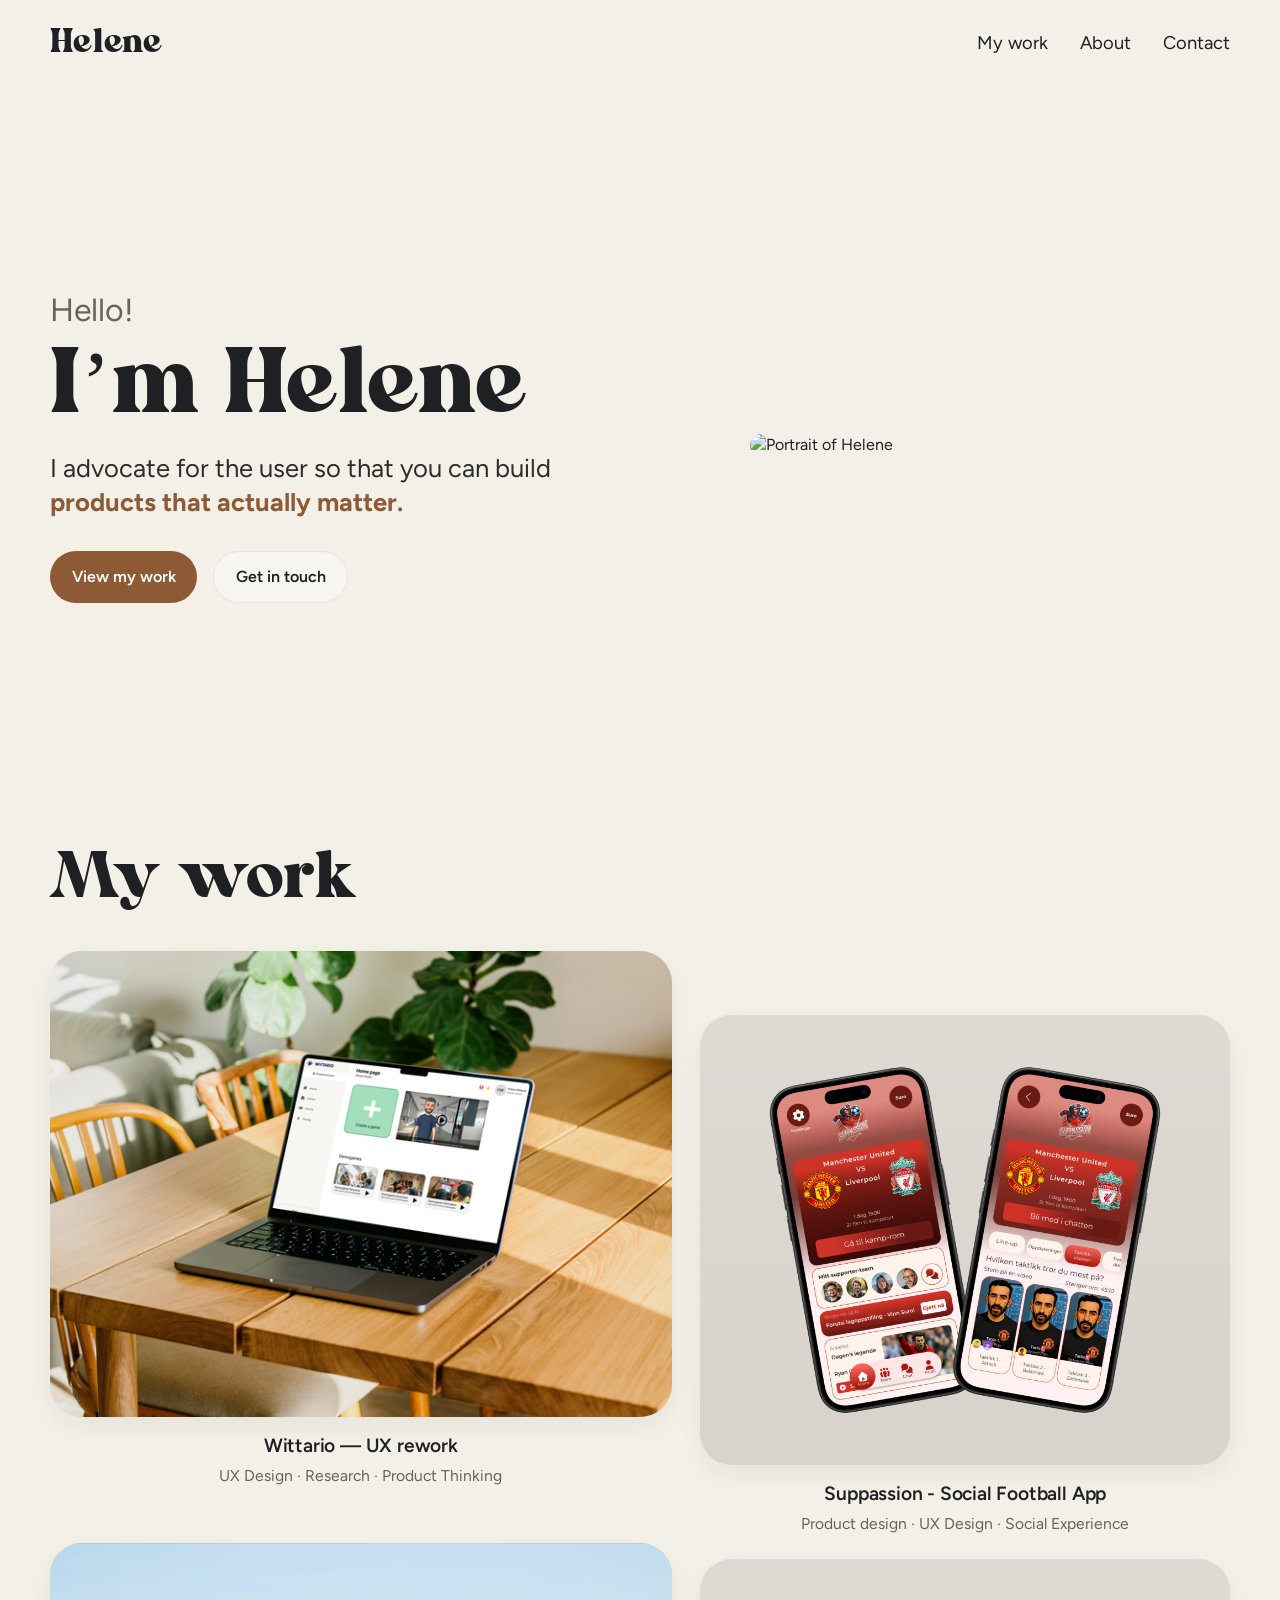
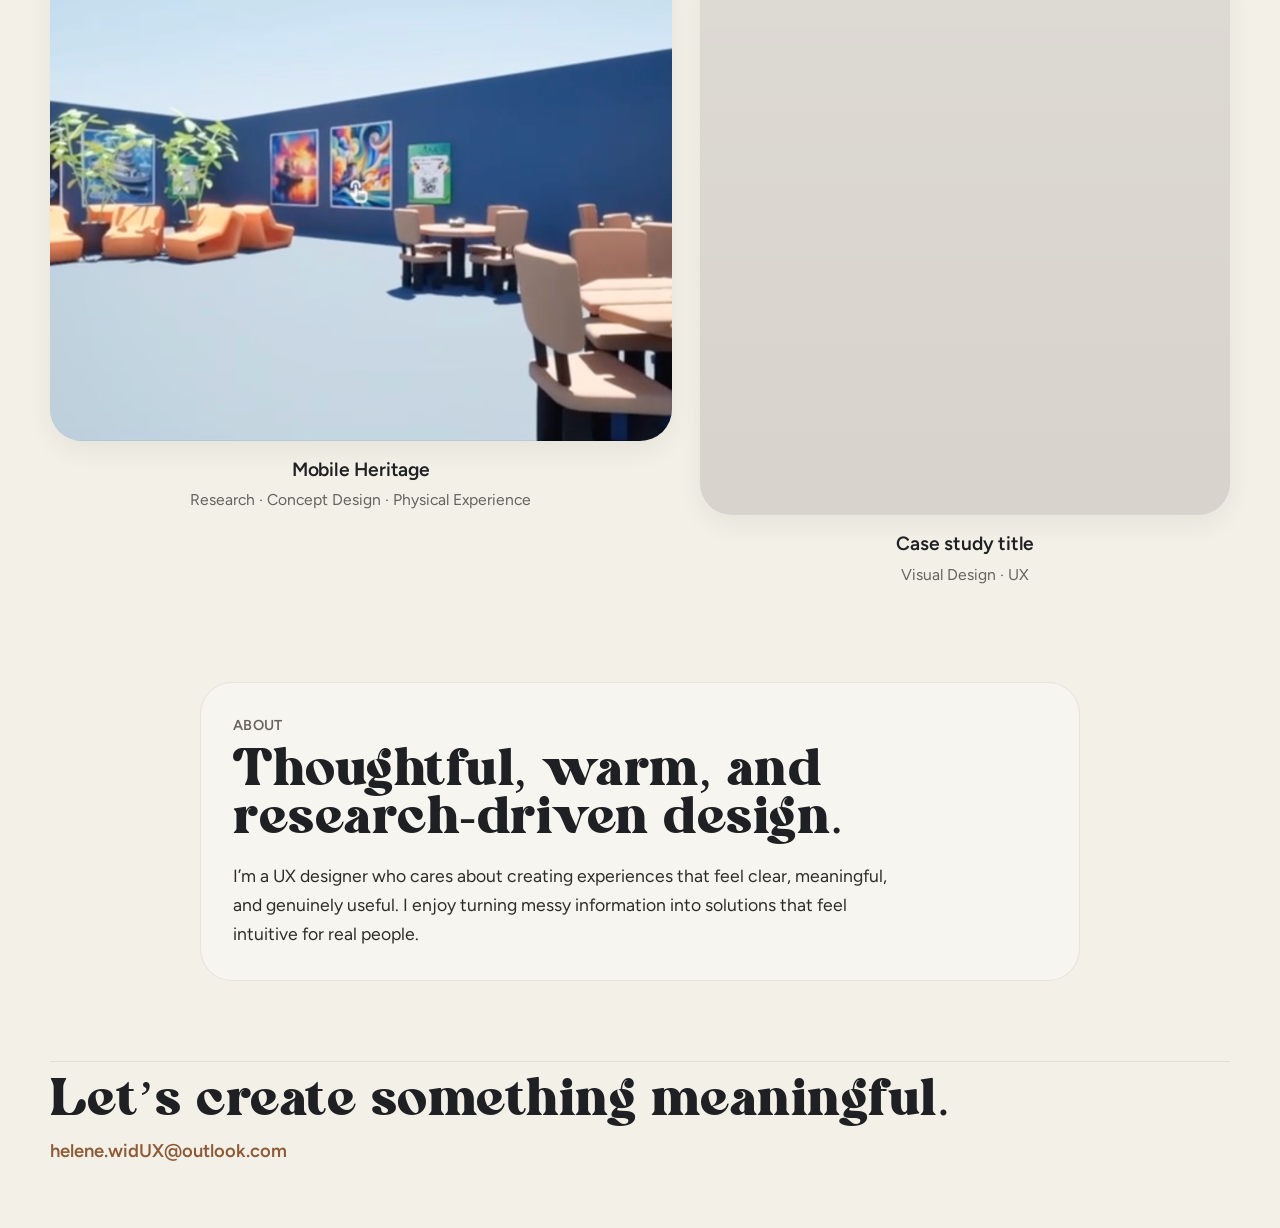
==== index.html @ f18a0e06 "Add files via upload Initial portfolio" ====
<!DOCTYPE html>
<html lang="en">
<head>
  <meta charset="UTF-8" />
  <meta name="viewport" content="width=device-width, initial-scale=1.0" />
  <title>Helene | UX Designer</title>
  <meta
    name="description"
    content="Portfolio of Helene, a UX designer focused on creating products that actually matter."
  />
  <link rel="stylesheet" href="styles.css" />

  <link rel="preconnect" href="https://fonts.googleapis.com">
<link rel="preconnect" href="https://fonts.gstatic.com" crossorigin>
<link href="https://fonts.googleapis.com/css2?family=Figtree:wght@400;500;600;700;800&display=swap" rel="stylesheet">


</head>
<body>
  <header class="site-header">
    <div class="container header-inner">
      <a href="#top" class="logo">Helene</a>

      <button
        class="menu-toggle"
        type="button"
        aria-label="Toggle navigation"
        aria-expanded="false"
      >
        <span></span>
        <span></span>
        <span></span>
      </button>

      <nav class="site-nav">
        <a href="#work">My work</a>
        <a href="#about">About</a>
        <a href="#contact">Contact</a>
      </nav>
    </div>
  </header>

  <main id="top">
    <section class="hero section">
      <div class="container hero-grid">
        <div class="hero-copy reveal">
          <p class="eyebrow">Hello!</p>
          <h1>I’m Helene</h1>
          <p class="hero-text">
            I advocate for the user so that you can build
            <span>products that actually matter.</span>
          </p>

          <div class="hero-actions">
            <a class="button button-primary" href="#work">View my work</a>
            <a class="button button-secondary" href="#contact">Get in touch</a>
          </div>
        </div>

        <div class="hero-image-wrap reveal">
          <div class="hero-image-card">
            <img src="assets/Images/HeleneIMG.png" alt="Portrait of Helene" />
          </div>
        </div>
      </div>
    </section>

    

    <section class="work section" id="work">
      <div class="container">
        <div class="section-heading reveal">
          <h2>My work</h2>
        </div>

      <div class="projects-grid">
        <a href="projects/wittario/index.html" class="project-card project-card-1 reveal">
          <div class="project-image">
            <img src="assets/Images/GradPic.webp" alt="Wittario UX rework project preview" />
          </div>
          <div class="project-info">
            <p class="project-title">Wittario — UX rework</p>
            <p class="project-meta">UX Design · Research · Product Thinking</p>
          </div>
        </a>

        <a href="projects/suppasion/index.html" class="project-card project-card-2 reveal">
          <div class="project-image placeholder-box">
            <img src="assets/Images/suppassion-pre.png" alt="Suppassion project preview" />
          </div>
          <div class="project-info">
            <p class="project-title">Suppassion - Social Football App</p>
            <p class="project-meta">Product design · UX Design · Social Experience </p>
          </div>
        </a>

        <a href="projects/mcn/index.html" class="project-card project-card-3 reveal">
          <div class="project-image placeholder-box">
            <img src="assets/Images/MCN1.webp" alt="Suppassion project preview" />
          </div>
          <div class="project-info">
            <p class="project-title">Mobile Heritage</p>
            <p class="project-meta">Research · Concept Design · Physical Experience</p>
          </div>
        </a>

        <a href="#" class="project-card project-card-4 reveal">
          <div class="project-image placeholder-box"></div>
          <div class="project-info">
            <p class="project-title">Case study title</p>
            <p class="project-meta">Visual Design · UX</p>
          </div>
        </a>
      </div>
    </div>
  </section>

    <section class="about-preview section" id="about">
      <div class="container about-preview-card reveal">
        <p class="about-label">About</p>
        <h2>Thoughtful, warm, and research-driven design.</h2>
        <p>
          I’m a UX designer who cares about creating experiences that feel clear,
          meaningful, and genuinely useful. I enjoy turning messy information into
          solutions that feel intuitive for real people.
        </p>
      </div>
    </section>
  </main>

  <footer class="site-footer section" id="contact">
    <div class="container footer-inner reveal">
      <p class="footer-heading">Let’s create something meaningful.</p>
      <a class="footer-email" href="mailto:youremail@example.com">helene.widUX@outlook.com</a>
    </div>
  </footer>

  <script src="script.js"></script>


</body>
</html>
---- styles.css ----
@font-face {
  font-family: "Great Mango";
  src: url("assets/fonts/Great-Mango_Demo-BF6565f8ab686e7.ttf") format("truetype");
  font-weight: 400;
  font-style: normal;
  font-display: swap;
}

:root {
  --bg: #f3f0e8;
  --surface: #ece7de;
  --surface-2: #d9d6d2;
  --text: #1f2023;
  --muted: #66625d;
  --accent: #8d5a35;
  --accent-dark: #744727;
  --border: rgba(31, 32, 35, 0.08);
  --shadow: 0 12px 32px rgba(31, 32, 35, 0.08);
  --radius-lg: 2rem;
  --radius-md: 1.5rem;
  --radius-sm: 999px;
  --container: 1180px;
  --transition: 240ms ease;
}

* {
  box-sizing: border-box;
}

html {
  scroll-behavior: smooth;
}

body {
  margin: 0;
  background: var(--bg);
  color: var(--text);
  font-family: "Figtree", Arial, sans-serif;
  line-height: 1.4;
}

img {
  display: block;
  max-width: 100%;
}

a {
  color: inherit;
  text-decoration: none;
}

button {
  font: inherit;
}

.container {
  width: min(calc(100% - 3rem), var(--container));
  margin: 0 auto;
}

.section {
  padding: 3rem 0;
}

.site-header {
  position: sticky;
  top: 0;
  z-index: 100;
  background: rgba(243, 240, 232, 0.82);
  backdrop-filter: blur(12px);
  border-bottom: 1px solid transparent;
  transition: border-color var(--transition), box-shadow var(--transition);
}

.site-header.scrolled {
  border-color: var(--border);
  box-shadow: 0 8px 20px rgba(31, 32, 35, 0.04);
}

.header-inner {
  min-height: 5.5rem;
  display: flex;
  align-items: center;
  justify-content: space-between;
  gap: 2rem;
}

.logo {
  font-family: "Great Mango", serif;
  font-size: clamp(2rem, 2.6vw, 2.8rem);
  line-height: 1;
  letter-spacing: 0.01em;
}

.site-nav {
  display: flex;
  align-items: center;
  gap: 2rem;
}

.site-nav a {
  position: relative;
  font-size: 1.15rem;
  color: var(--text);
  transition: color var(--transition);
}

.site-nav a::after {
  content: "";
  position: absolute;
  left: 0;
  bottom: -0.35rem;
  width: 100%;
  height: 2px;
  background: var(--accent);
  transform: scaleX(0);
  transform-origin: left;
  transition: transform var(--transition);
}

.site-nav a:hover,
.site-nav a:focus-visible {
  color: var(--accent-dark);
}

.site-nav a:hover::after,
.site-nav a:focus-visible::after {
  transform: scaleX(1);
}

.site-nav a.active {
  color: var(--accent);
}

.menu-toggle {
  display: none;
  width: 3rem;
  height: 3rem;
  padding: 0;
  border: 0;
  background: transparent;
  cursor: pointer;
}

.menu-toggle span {
  display: block;
  width: 1.6rem;
  height: 2px;
  margin: 0.28rem auto;
  background: var(--text);
  transition: transform var(--transition), opacity var(--transition);
}

.hero {
  padding-top: 4rem;
  padding-bottom: 5rem;
}

.hero-grid {
  display: grid;
  grid-template-columns: 1.05fr 0.95fr;
  align-items: center;
  gap: 4rem;
  min-height: 65vh;
}

.eyebrow {
  margin: 0 0 0.8rem;
  font-size: 2rem;
  color: var(--muted);
}

.hero-copy h1,
.section-heading h2,
.about-preview-card h2,
.footer-heading {
  margin: 0;
  font-family: "Great Mango", serif;
  font-weight: 400;
  line-height: 0.95;
  letter-spacing: 0.01em;
}

.hero-copy h1 {
  font-size: clamp(4rem, 7vw, 6.5rem);
  margin-bottom: 1.35rem;
}

.hero-text {
  max-width: 33rem;
  margin: 0;
  font-size: clamp(1.35rem, 2vw, 1.7rem);
  line-height: 1.3;
  color: #2d2c2a;
}

.hero-text span {
  color: var(--accent);
  font-weight: 700;
}

.hero-actions {
  display: flex;
  flex-wrap: wrap;
  gap: 1rem;
  margin-top: 2rem;
}

.button {
  display: inline-flex;
  align-items: center;
  justify-content: center;
  min-height: 3.25rem;
  padding: 0.85rem 1.35rem;
  border-radius: var(--radius-sm);
  font-weight: 600;
  transition: transform var(--transition), background var(--transition), border-color var(--transition);
}

.button:hover,
.button:focus-visible {
  transform: translateY(-2px);
}

.button-primary {
  background: var(--accent);
  color: #fff;
}

.button-primary:hover,
.button-primary:focus-visible {
  background: var(--accent-dark);
}

.button-secondary {
  border: 1px solid var(--border);
  background: rgba(255, 255, 255, 0.35);
}

.button-secondary:hover,
.button-secondary:focus-visible {
  border-color: rgba(31, 32, 35, 0.18);
  background: rgba(255, 255, 255, 0.6);
}

.hero-image-wrap {
  display: flex;
  justify-content: center;
}

.hero-image-card {
  width: min(100%, 430px);
  background: transparent;
  box-shadow: none;
  border-radius: 2rem;
  overflow: hidden;
}

.hero-image-card img {
  width: 100%;
  height: auto;
  object-fit: cover;
}

.work {
  padding-top: 2rem;
  padding-bottom: 4rem;
}

.section-heading {
  margin-bottom: 2.5rem;
}

.section-heading h2 {
  font-size: clamp(3.2rem, 5vw, 5rem);
}

.projects-grid {
  display: grid;
  grid-template-columns: 1.08fr 0.92fr;
  grid-template-areas:
    "card1 card2"
    "card3 card4";
  column-gap: 1.8rem;
  row-gap: 2rem;
  align-items: start;
}

.project-card {
  display: block;
  transition: transform var(--transition), box-shadow var(--transition);
}

.project-card:hover,
.project-card:focus-visible {
  transform: translateY(-6px);
}

.project-card-1 {
  grid-area: card1;
}

.project-card-2 {
  grid-area: card2;
  margin-top: 3rem;
  margin-bottom: 1.5rem;
}

.project-card-3 {
  grid-area: card3;
  margin-top: -3rem;
}

.project-card-4 {
  grid-area: card4;
  margin-top: 2rem;
}

.project-image {
  overflow: hidden;
  border-radius: 2rem;
  background: #ddd6cb;
  box-shadow: 0 10px 26px rgba(31, 32, 35, 0.06);
}

.project-image img,
.placeholder-box {
  width: 100%;
  display: block;
}

.project-image img {
  object-fit: cover;
  transition: transform 500ms ease;
}

.project-card:hover .project-image img,
.project-card:focus-visible .project-image img {
  transform: scale(1.035);
}

/* exact image proportions */
.project-card-1 .project-image img,
.project-card-1 .placeholder-box {
  aspect-ratio: 1 / 0.75;
}

.project-card-2 .project-image img,
.project-card-2 .placeholder-box {
  aspect-ratio: 1 / 0.85;
}

.project-card-3 .project-image img,
.project-card-3 .placeholder-box {
  aspect-ratio: 1 / 0.80;
}

.project-card-4 .project-image img,
.project-card-4 .placeholder-box {
  aspect-ratio: 1 / 1.05;
}

.placeholder-box {
  background:
    linear-gradient(180deg, rgba(255,255,255,0.18), rgba(255,255,255,0.04)),
    #d6d1ca;
}

.project-info {
  padding: 1rem 0.35rem 0;
  text-align: center;
}

.project-title {
  margin: 0;
  font-size: 1.2rem;
  font-weight: 600;
  letter-spacing: -0.01em;
}

.project-meta {
  margin: 0.35rem 0 0;
  font-size: 0.98rem;
  color: var(--muted);
}

.projects-grid .project-card:nth-child(2) {
  margin-top: 4rem;
}

.projects-grid .project-card:nth-child(4) {
  margin-top: -2rem;
}

.about-preview {
  padding-top: 2rem;
  padding-bottom: 2rem;
}

.about-preview-card {
  max-width: 55rem;
  padding: 2rem;
  border: 1px solid var(--border);
  border-radius: var(--radius-lg);
  background: rgba(255, 255, 255, 0.32);
}

.about-label {
  margin: 0 0 0.8rem;
  color: var(--muted);
  font-weight: 600;
  letter-spacing: 0.02em;
  text-transform: uppercase;
  font-size: 0.9rem;
}

.about-preview-card h2 {
  font-size: clamp(2.5rem, 4vw, 4rem);
  margin-bottom: 1rem;
}

.about-preview-card p:last-child {
  margin: 0;
  max-width: 42rem;
  font-size: 1.1rem;
  line-height: 1.65;
  color: #2d2c2a;
}

.site-footer {
  padding-top: 3rem;
  padding-bottom: 4rem;
}

.footer-inner {
  padding-top: 1rem;
  border-top: 1px solid var(--border);
}

.footer-heading {
  font-size: clamp(2.4rem, 4vw, 4rem);
  margin-bottom: 0.75rem;
}

.footer-email {
  font-size: 1.15rem;
  color: var(--accent);
  font-weight: 600;
}

.footer-email:hover,
.footer-email:focus-visible {
  color: var(--accent-dark);
}

.reveal {
  opacity: 0;
  transform: translateY(28px);
  transition: opacity 700ms ease, transform 700ms ease;
}

.reveal.is-visible {
  opacity: 1;
  transform: translateY(0);
}

@media (max-width: 900px) {
  .hero-grid {
    grid-template-columns: 1fr;
    gap: 2.5rem;
    min-height: auto;
  }

  .hero-copy {
    order: 2;
  }

  .hero-image-wrap {
    order: 1;
    justify-content: flex-start;
  }

  .projects-grid {
  grid-template-columns: 1fr;
  grid-template-areas:
    "card1"
    "card2"
    "card3"
    "card4";
  row-gap: 1.8rem;
}

.project-card-2,
.project-card-3,
.project-card-4 

.project-card-1 .project-image img,
.project-card-1 .placeholder-box,
.project-card-2 .project-image img,
.project-card-2 .placeholder-box,
.project-card-3 .project-image img,
.project-card-3 .placeholder-box,
.project-card-4 .project-image img,
.project-card-4 .placeholder-box {
  aspect-ratio: 1 / 0.9;
}
}

@media (max-width: 720px) {
  .container {
    width: min(calc(100% - 2rem), var(--container));
  }

  .header-inner {
    position: relative;
  }

  .menu-toggle {
    display: block;
  }

  .site-nav {
    position: absolute;
    top: calc(100% + 0.8rem);
    right: 0;
    flex-direction: column;
    align-items: flex-start;
    gap: 1rem;
    min-width: 12rem;
    padding: 1.25rem;
    border: 1px solid var(--border);
    border-radius: 1.25rem;
    background: rgba(255, 251, 245, 0.96);
    box-shadow: var(--shadow);
    opacity: 0;
    pointer-events: none;
    transform: translateY(-8px);
    transition: opacity var(--transition), transform var(--transition);
  }

  .site-nav.is-open {
    opacity: 1;
    pointer-events: auto;
    transform: translateY(0);
  }

  .hero {
    padding-top: 2rem;
  }

  .hero-copy h1 {
    font-size: clamp(3.3rem, 16vw, 5rem);
  }

  .hero-text {
    font-size: 1.25rem;
  }

  .section-heading h2,
  .about-preview-card h2,
  .footer-heading {
    line-height: 1;
  }

  .project-card-placeholder {
    min-height: 16rem;
  }
}

@media (prefers-reduced-motion: reduce) {
  html {
    scroll-behavior: auto;
  }

  *,
  *::before,
  *::after {
    animation: none !important;
    transition: none !important;
  }

  .reveal {
    opacity: 1;
    transform: none;
  }
}
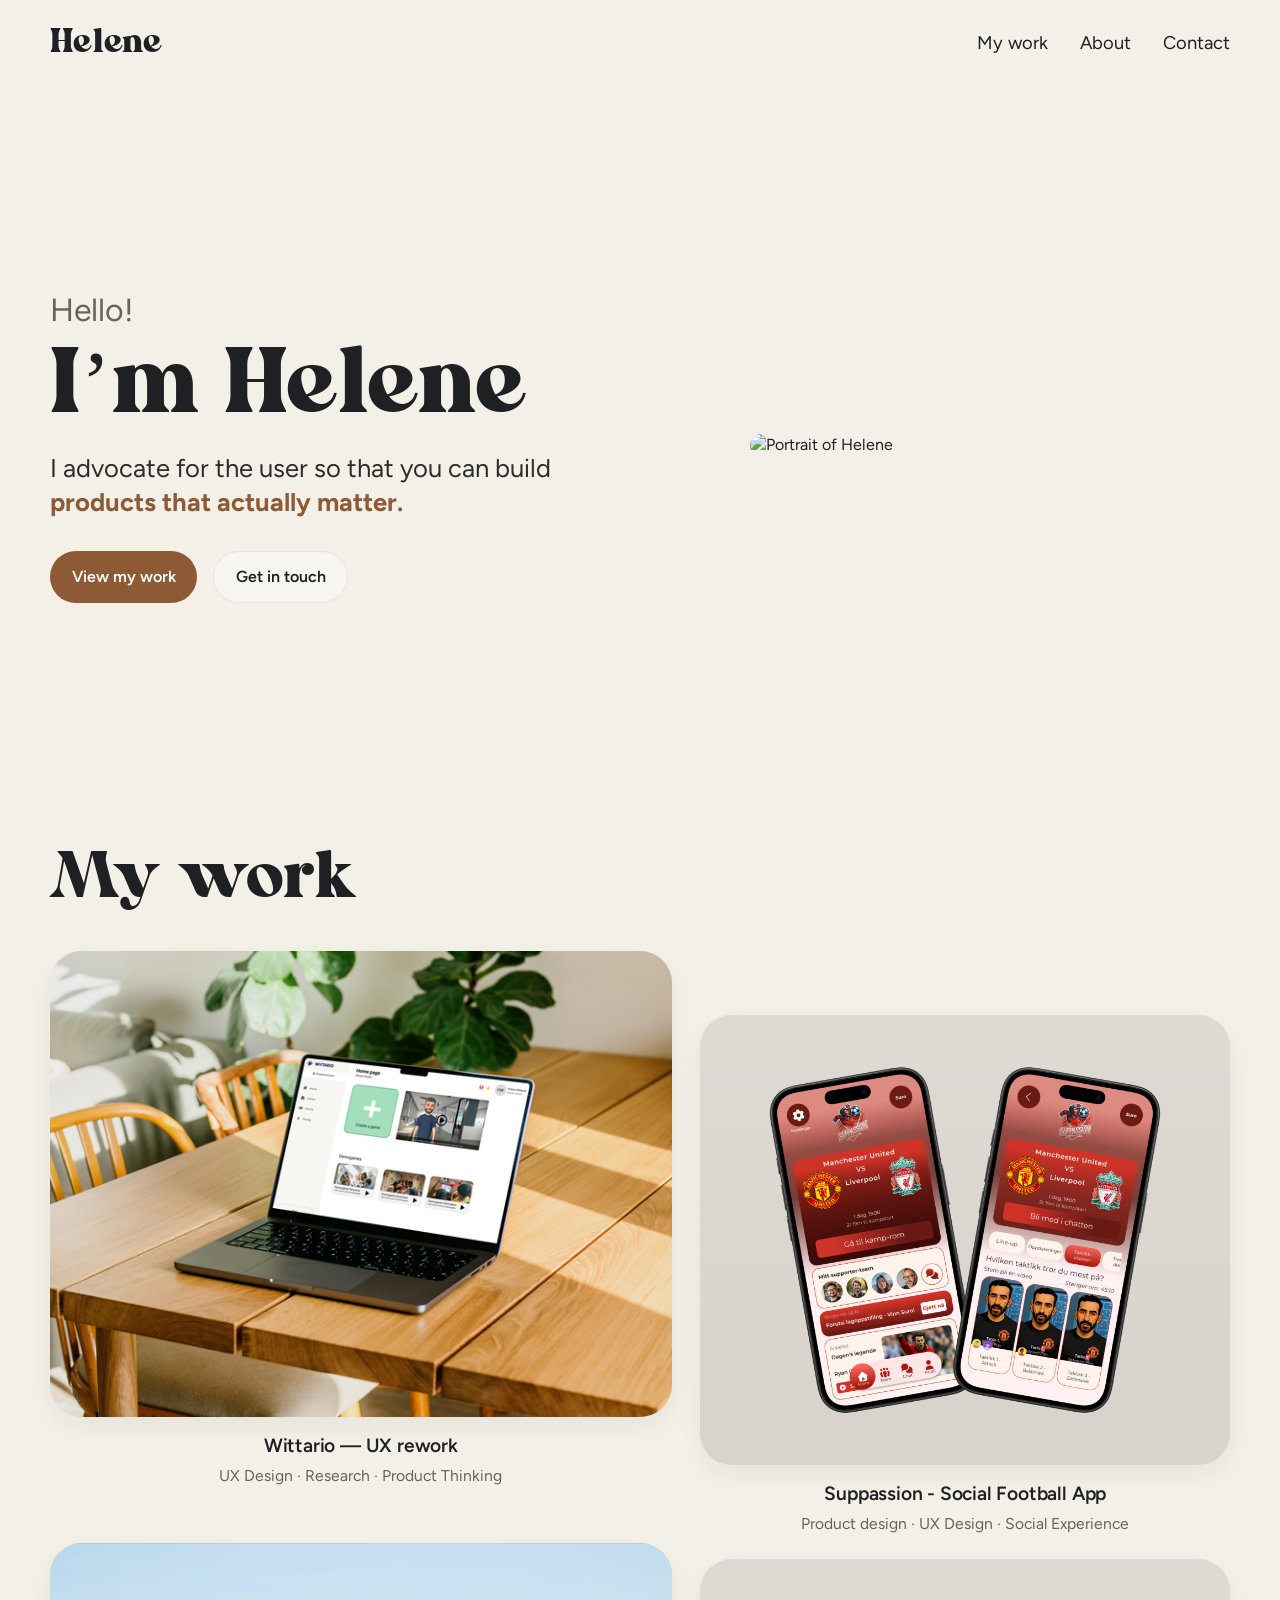
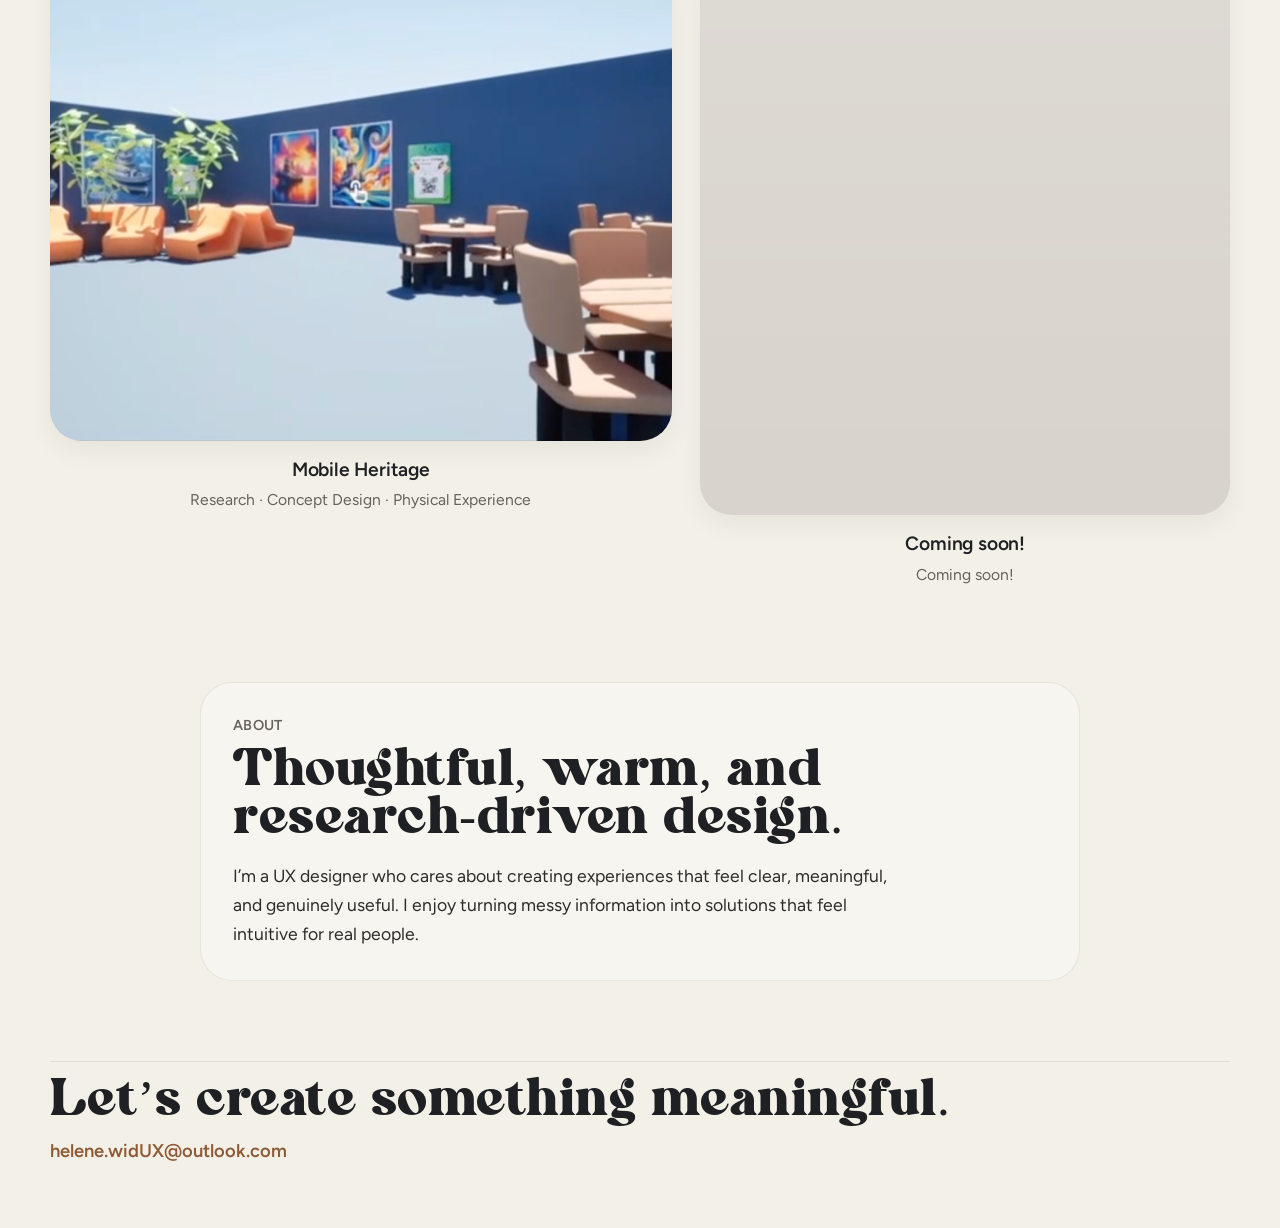
==== commit 4c2e0d5c: "project 4 edit" ====
--- a/index.html
+++ b/index.html
@@ -107,8 +107,8 @@
         <a href="#" class="project-card project-card-4 reveal">
           <div class="project-image placeholder-box"></div>
           <div class="project-info">
-            <p class="project-title">Case study title</p>
-            <p class="project-meta">Visual Design · UX</p>
+            <p class="project-title">Coming soon!</p>
+            <p class="project-meta">Coming soon!</p>
           </div>
         </a>
       </div>
@@ -131,7 +131,7 @@
   <footer class="site-footer section" id="contact">
     <div class="container footer-inner reveal">
       <p class="footer-heading">Let’s create something meaningful.</p>
-      <a class="footer-email" href="mailto:youremail@example.com">helene.widUX@outlook.com</a>
+      <a class="footer-email" href="mailto:helene.widUX@outlook.com?subject=Portfolio inquiry">helene.widUX@outlook.com</a>
     </div>
   </footer>
 
@@ -139,4 +139,4 @@
 
 
 </body>
-</html>+</html>
